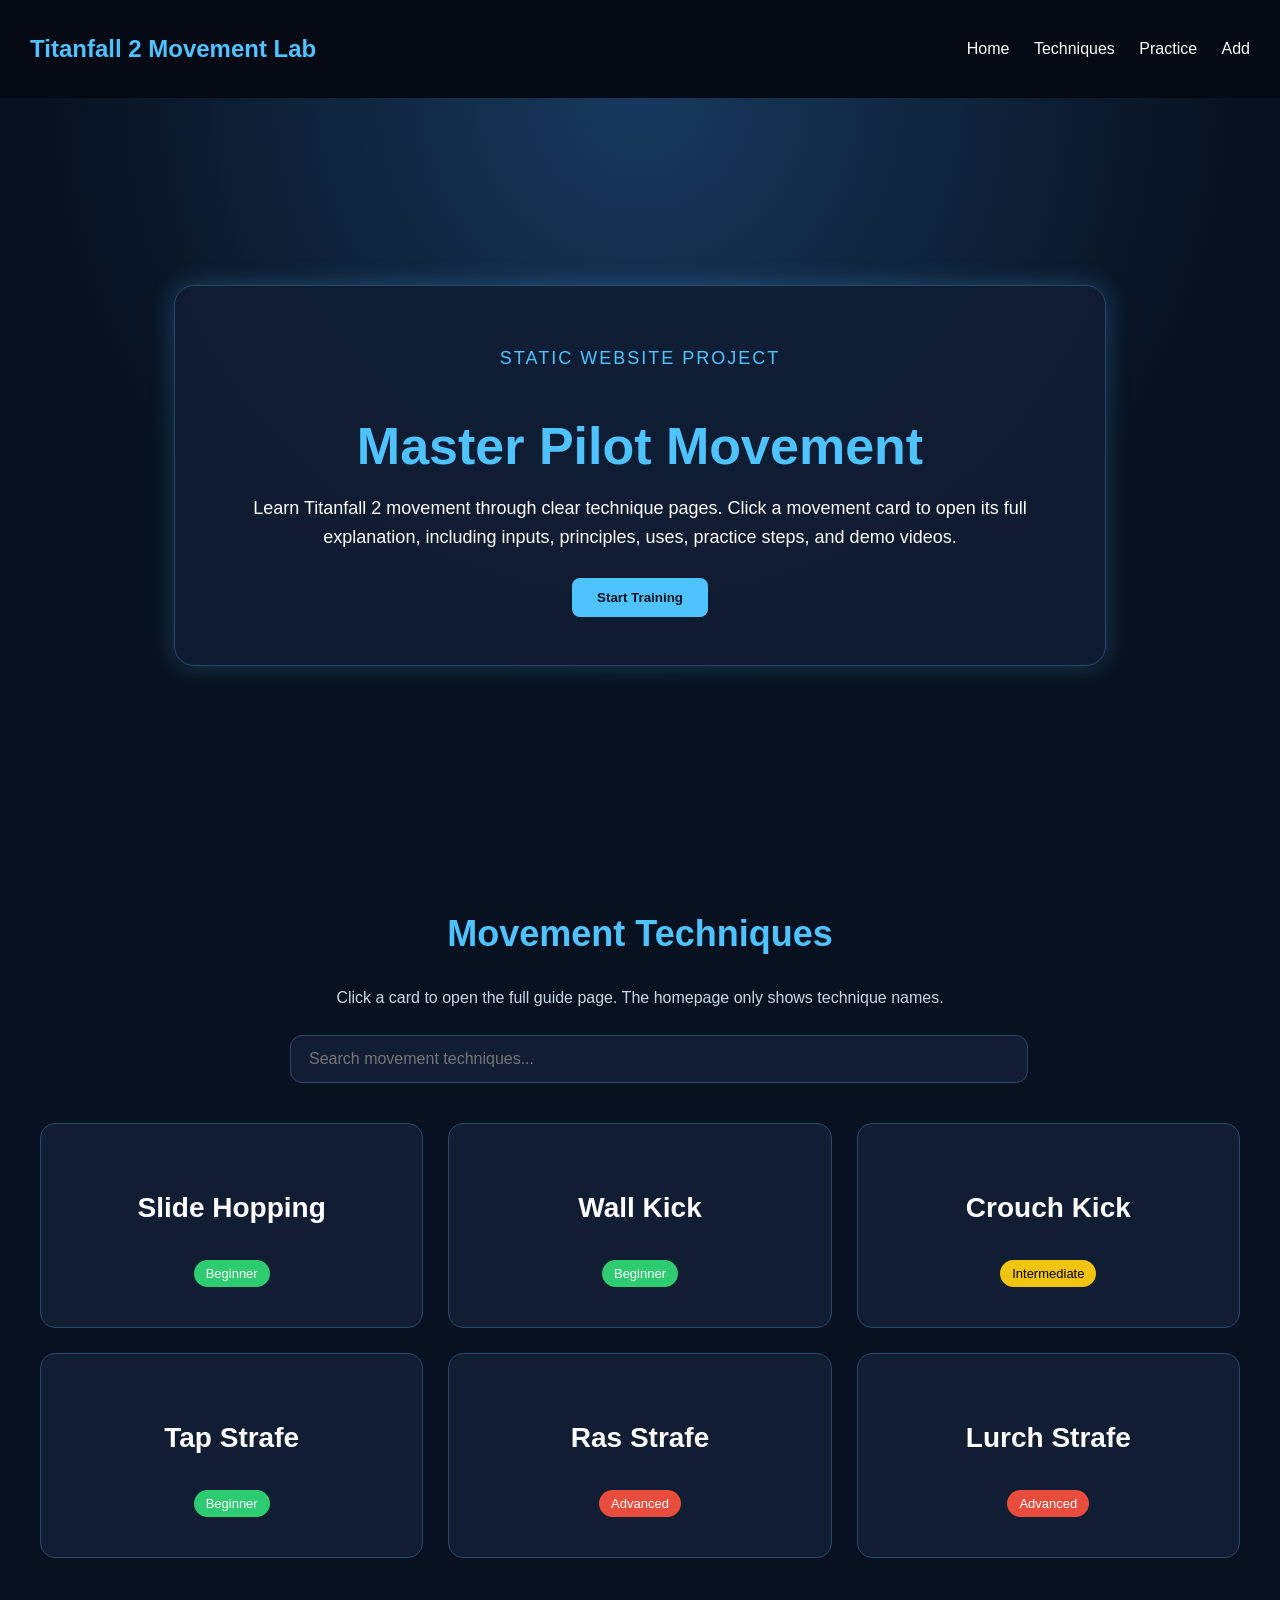
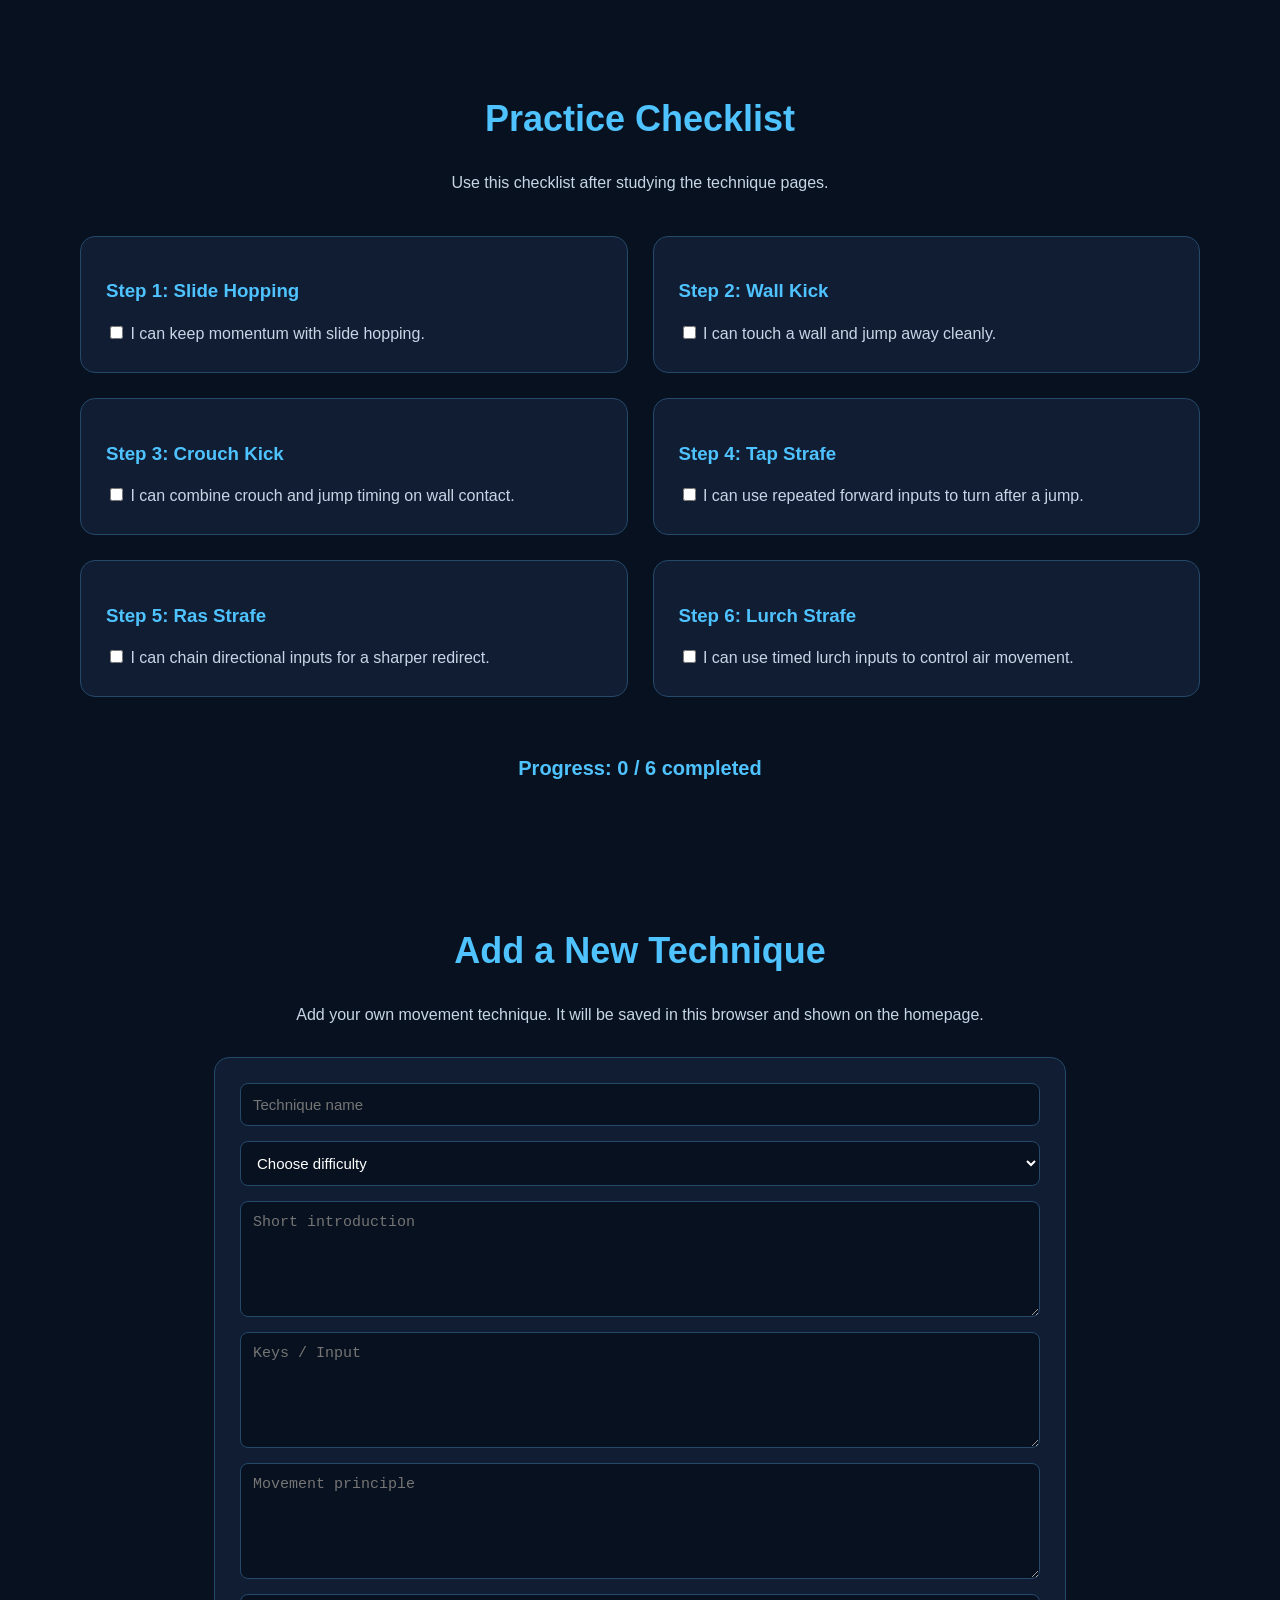
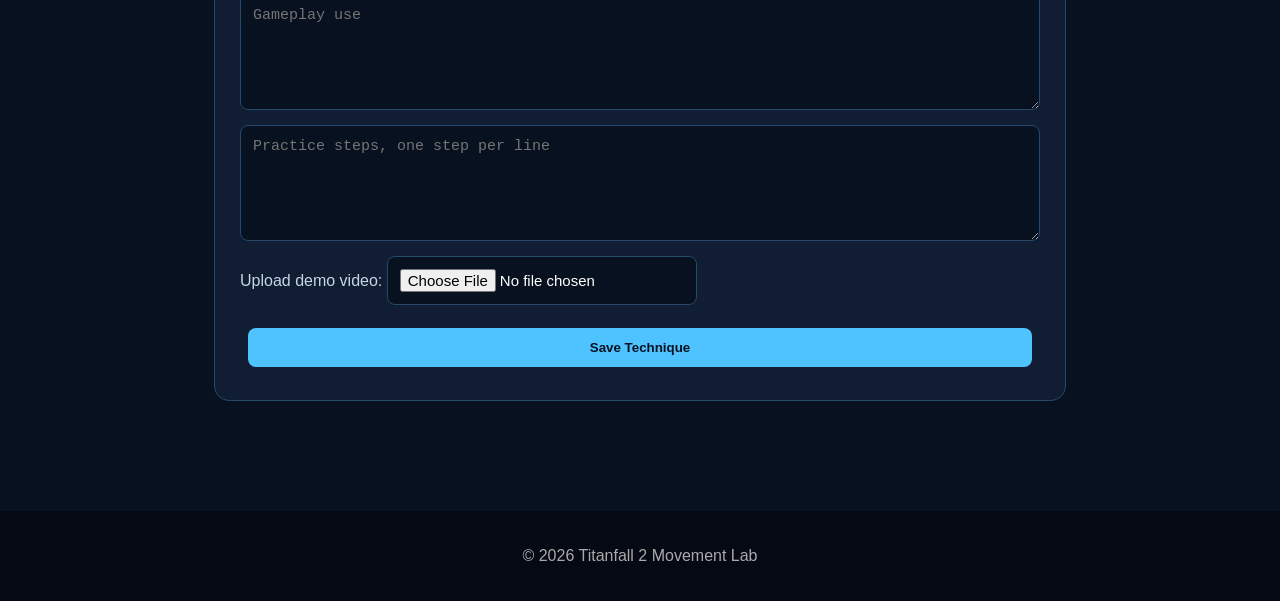
==== index.html @ bb38f010 "Add files via upload" ====
<!DOCTYPE html>
<html lang="en">
<head>
    <meta charset="UTF-8">
    <meta name="viewport" content="width=device-width, initial-scale=1.0">
    <title>Titanfall 2 Movement Lab</title>
    <link rel="stylesheet" href="styles.css">
</head>

<body>
    <header>
        <nav>
            <h1>Titanfall 2 Movement Lab</h1>
            <div class="nav-links">
                <a href="#home">Home</a>
                <a href="#techniques">Techniques</a>
                <a href="#practice">Practice</a>
                <a href="#editor">Add</a>
            </div>
        </nav>
    </header>

    <main>
        <section id="home" class="hero">
            <div class="hero-text">
                <p class="tag">Static Website Project</p>
                <h2>Master Pilot Movement</h2>
                <p>
                    Learn Titanfall 2 movement through clear technique pages.
                    Click a movement card to open its full explanation, including
                    inputs, principles, uses, practice steps, and demo videos.
                </p>
                <button onclick="scrollToTechniques()">Start Training</button>
            </div>
        </section>

        <section id="techniques">
            <h2 class="section-title">Movement Techniques</h2>
            <p class="section-intro">
                Click a card to open the full guide page. The homepage only shows technique names.
            </p>

            <div class="search-box">
                <input type="text" id="searchInput" placeholder="Search movement techniques...">
            </div>

            <div class="card-container" id="techniqueCards">
                <a class="card beginner" href="detail.html?technique=slidehopping" data-name="Slide Hopping">
                    <h3>Slide Hopping</h3>
                    <span>Beginner</span>
                </a>

                <a class="card beginner" href="detail.html?technique=wallkick" data-name="Wall Kick">
                    <h3>Wall Kick</h3>
                    <span>Beginner</span>
                </a>

                <a class="card intermediate" href="detail.html?technique=crouchkick" data-name="Crouch Kick">
                    <h3>Crouch Kick</h3>
                    <span>Intermediate</span>
                </a>

                <a class="card beginner" href="detail.html?technique=tapstrafe" data-name="Tap Strafe">
                    <h3>Tap Strafe</h3>
                    <span>Beginner</span>
                </a>

                <a class="card advanced" href="detail.html?technique=rasstrafe" data-name="Ras Strafe">
                    <h3>Ras Strafe</h3>
                    <span>Advanced</span>
                </a>

                <a class="card advanced" href="detail.html?technique=lurchstrafe" data-name="Lurch Strafe">
                    <h3>Lurch Strafe</h3>
                    <span>Advanced</span>
                </a>
            </div>
        </section>

        <section id="practice" class="practice">
            <h2 class="section-title">Practice Checklist</h2>
            <p class="section-intro">
                Use this checklist after studying the technique pages.
            </p>

            <div class="practice-grid">
                <div class="practice-card">
                    <h3>Step 1: Slide Hopping</h3>
                    <label><input type="checkbox"> I can keep momentum with slide hopping.</label>
                </div>

                <div class="practice-card">
                    <h3>Step 2: Wall Kick</h3>
                    <label><input type="checkbox"> I can touch a wall and jump away cleanly.</label>
                </div>

                <div class="practice-card">
                    <h3>Step 3: Crouch Kick</h3>
                    <label><input type="checkbox"> I can combine crouch and jump timing on wall contact.</label>
                </div>

                <div class="practice-card">
                    <h3>Step 4: Tap Strafe</h3>
                    <label><input type="checkbox"> I can use repeated forward inputs to turn after a jump.</label>
                </div>

                <div class="practice-card">
                    <h3>Step 5: Ras Strafe</h3>
                    <label><input type="checkbox"> I can chain directional inputs for a sharper redirect.</label>
                </div>

                <div class="practice-card">
                    <h3>Step 6: Lurch Strafe</h3>
                    <label><input type="checkbox"> I can use timed lurch inputs to control air movement.</label>
                </div>
            </div>

            <p id="progressText">Progress: 0 / 6 completed</p>
        </section>

        <section id="editor" class="editor-section">
            <h2 class="section-title">Add a New Technique</h2>
            <p class="section-intro">
                Add your own movement technique. It will be saved in this browser and shown on the homepage.
            </p>

            <form id="techniqueForm" class="editor-form">
                <input type="text" id="newTitle" placeholder="Technique name" required>

                <select id="newDifficulty" required>
                    <option value="">Choose difficulty</option>
                    <option value="Beginner">Beginner</option>
                    <option value="Intermediate">Intermediate</option>
                    <option value="Advanced">Advanced</option>
                </select>

                <textarea id="newIntro" placeholder="Short introduction" required></textarea>
                <textarea id="newKeys" placeholder="Keys / Input" required></textarea>
                <textarea id="newPrinciple" placeholder="Movement principle" required></textarea>
                <textarea id="newUse" placeholder="Gameplay use" required></textarea>
                <textarea id="newPractice" placeholder="Practice steps, one step per line" required></textarea>

                <label class="file-label">
                    Upload demo video:
                    <input type="file" id="newVideo" accept="video/mp4,video/webm,video/quicktime">
                </label>

                <button type="submit">Save Technique</button>
            </form>

            <p id="saveMessage"></p>
        </section>

    </main>

    <footer>
        <p>© 2026 Titanfall 2 Movement Lab</p>
    </footer>

    <script src="script.js"></script>
</body>
</html>
---- styles.css ----
body {
    margin: 0;
    font-family: Arial, sans-serif;
    background-color: #08111f;
    color: white;
}

nav {
    display: flex;
    justify-content: space-between;
    align-items: center;
    padding: 15px 30px;
    background-color: #050914;
    position: sticky;
    top: 0;
    z-index: 10;
}

nav h1 {
    color: #4fc3ff;
}

.nav-links a {
    color: white;
    text-decoration: none;
    margin-left: 20px;
}

.nav-links a:hover {
    color: #4fc3ff;
}

.hero {
    min-height: 75vh;
    display: flex;
    align-items: center;
    justify-content: center;
    padding: 40px;
    text-align: center;
    background: radial-gradient(circle at top, #17395f, #08111f 60%);
}

.hero-text {
    max-width: 850px;
    background-color: rgba(16, 29, 51, 0.85);
    padding: 40px;
    border-radius: 20px;
    border: 1px solid #25496b;
    box-shadow: 0 0 25px rgba(79, 195, 255, 0.25);
    animation: glowPulse 3s infinite alternate;
}

@keyframes glowPulse {
    from {
        box-shadow: 0 0 15px rgba(79, 195, 255, 0.2);
    }

    to {
        box-shadow: 0 0 35px rgba(79, 195, 255, 0.55);
    }
}

.tag {
    color: #4fc3ff;
    letter-spacing: 2px;
    text-transform: uppercase;
    font-size: 14px;
}

.hero h2,
.detail-hero h2 {
    font-size: 52px;
    color: #4fc3ff;
    margin-bottom: 15px;
}

.hero p,
.detail-hero p {
    font-size: 18px;
    line-height: 1.6;
}

button {
    padding: 12px 25px;
    background-color: #4fc3ff;
    color: #08111f;
    border: none;
    border-radius: 8px;
    font-weight: bold;
    cursor: pointer;
    transition: 0.3s;
    margin: 8px;
}

button:hover {
    background-color: white;
    transform: scale(1.05);
}

.section-title {
    text-align: center;
    font-size: 36px;
    color: #4fc3ff;
    margin-top: 60px;
}

.section-intro {
    max-width: 700px;
    margin: 0 auto;
    text-align: center;
    color: #c7d6e6;
    line-height: 1.6;
}

.card-container {
    display: grid;
    grid-template-columns: repeat(3, 1fr);
    gap: 25px;
    padding: 40px;
}

.card {
    background-color: #101d33;
    padding: 40px 25px;
    border-radius: 15px;
    border: 1px solid #25496b;
    transition: 0.3s;
    text-decoration: none;
    color: white;
    text-align: center;
    display: block;
    animation: fadeUp 0.6s ease forwards;
}

.card:hover {
    transform: translateY(-10px);
    box-shadow: 0 0 20px #4fc3ff;
}

.card:nth-child(1) { animation-delay: 0.1s; }
.card:nth-child(2) { animation-delay: 0.2s; }
.card:nth-child(3) { animation-delay: 0.3s; }
.card:nth-child(4) { animation-delay: 0.4s; }
.card:nth-child(5) { animation-delay: 0.5s; }
.card:nth-child(6) { animation-delay: 0.6s; }

@keyframes fadeUp {
    from {
        opacity: 0;
        transform: translateY(25px);
    }

    to {
        opacity: 1;
        transform: translateY(0);
    }
}

.card h3 {
    color: white;
    font-size: 28px;
}

.card span {
    display: inline-block;
    margin-top: 8px;
    padding: 6px 12px;
    border-radius: 20px;
    font-size: 13px;
}

.beginner span { background-color: #2ecc71; }
.intermediate span { background-color: #f1c40f; color: black; }
.advanced span { background-color: #e74c3c; }

.practice {
    padding: 40px;
    text-align: center;
}

.practice-grid {
    display: grid;
    grid-template-columns: repeat(2, 1fr);
    gap: 25px;
    padding: 40px;
}

.practice-card,
.detail-box {
    background-color: #101d33;
    padding: 25px;
    border-radius: 15px;
    border: 1px solid #25496b;
    text-align: left;
}

.practice-card h3,
.detail-box h3 {
    color: #4fc3ff;
}

.practice-card label,
.detail-box p,
.detail-box li {
    color: #c7d6e6;
    line-height: 1.6;
}

#progressText,
#randomTip {
    color: #4fc3ff;
    font-size: 20px;
    font-weight: bold;
}

.detail-hero {
    text-align: center;
    padding: 80px 40px 30px;
    background: radial-gradient(circle at top, #17395f, #08111f 60%);
}

.detail-grid {
    display: grid;
    grid-template-columns: repeat(2, 1fr);
    gap: 25px;
    padding: 40px;
}

.video-section {
    padding: 10px 40px 30px;
}

.video-box {
    max-width: 900px;
    margin: 30px auto;
    padding: 15px;
    background-color: #101d33;
    border-radius: 20px;
    border: 1px solid #25496b;
    box-shadow: 0 0 25px rgba(79, 195, 255, 0.25);
}

.movement-video {
    width: 100%;
    min-height: 360px;
    border-radius: 15px;
    border: 2px solid #4fc3ff;
    background-color: black;
}

.video-note {
    text-align: center;
    color: #c7d6e6;
}

.detail-actions {
    text-align: center;
    padding: 20px 40px 70px;
}

footer {
    text-align: center;
    padding: 20px;
    background-color: #050914;
    color: #aaa;
}

@media (max-width: 900px) {
    nav {
        flex-direction: column;
    }

    .nav-links a {
        display: inline-block;
        margin: 10px;
    }

    .hero h2,
    .detail-hero h2 {
        font-size: 38px;
    }

    .card-container,
    .practice-grid,
    .detail-grid {
        grid-template-columns: 1fr;
        padding: 25px;
    }

    .movement-video {
        min-height: 220px;
    }
}


.search-box {
    max-width: 700px;
    margin: 25px auto 0;
    padding: 0 40px;
}

.search-box input {
    width: 100%;
    padding: 14px 18px;
    border-radius: 12px;
    border: 1px solid #25496b;
    background-color: #101d33;
    color: white;
    font-size: 16px;
    outline: none;
}

.search-box input:focus {
    border-color: #4fc3ff;
    box-shadow: 0 0 15px rgba(79, 195, 255, 0.35);
}

.editor-section {
    padding: 30px 40px 80px;
}

.editor-form {
    max-width: 800px;
    margin: 30px auto;
    background-color: #101d33;
    padding: 25px;
    border-radius: 15px;
    border: 1px solid #25496b;
    display: grid;
    gap: 15px;
}

.editor-form input,
.editor-form select,
.editor-form textarea {
    padding: 12px;
    border-radius: 8px;
    border: 1px solid #25496b;
    background-color: #08111f;
    color: white;
    font-size: 15px;
}

.editor-form textarea {
    min-height: 90px;
    resize: vertical;
}

.file-label {
    color: #c7d6e6;
    line-height: 1.5;
}

#saveMessage {
    text-align: center;
    color: #4fc3ff;
    font-weight: bold;
}

.custom-tag {
    background-color: #9c27b0;
    color: white;
    margin-left: 8px;
}
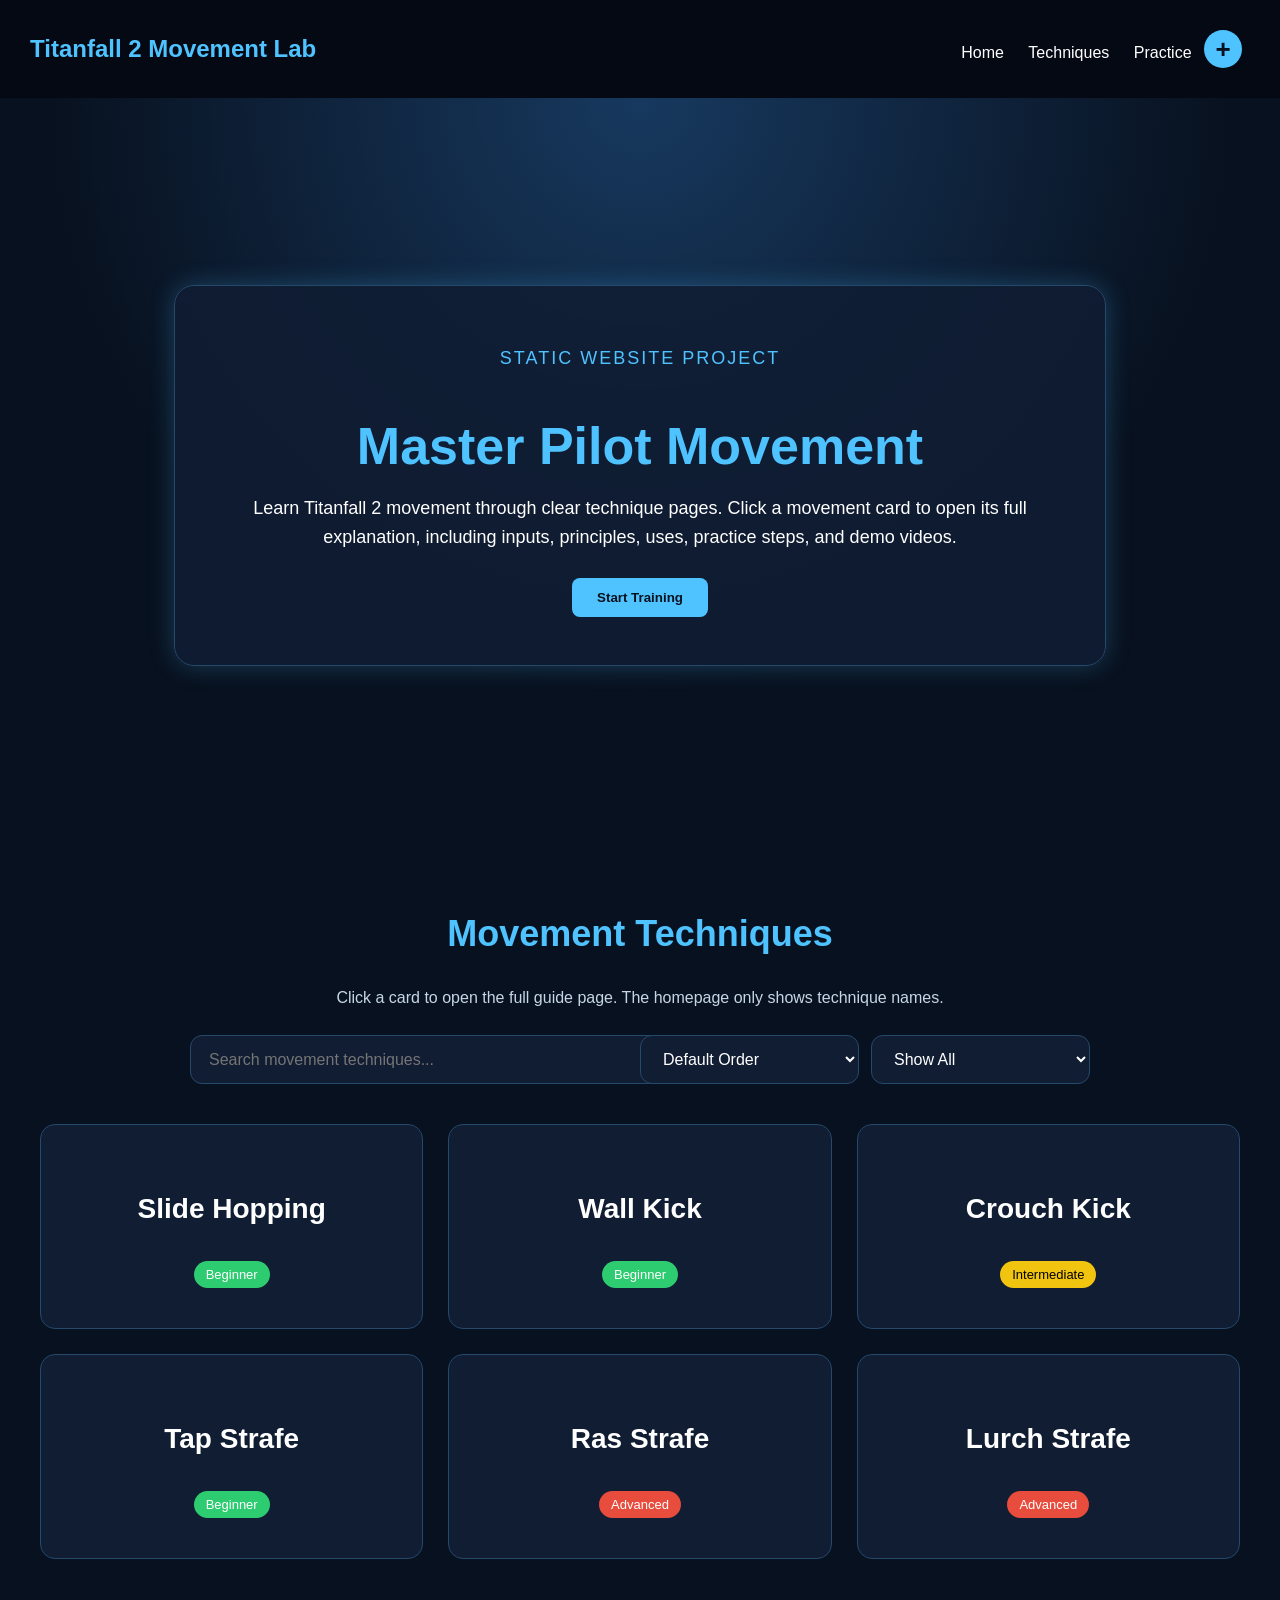
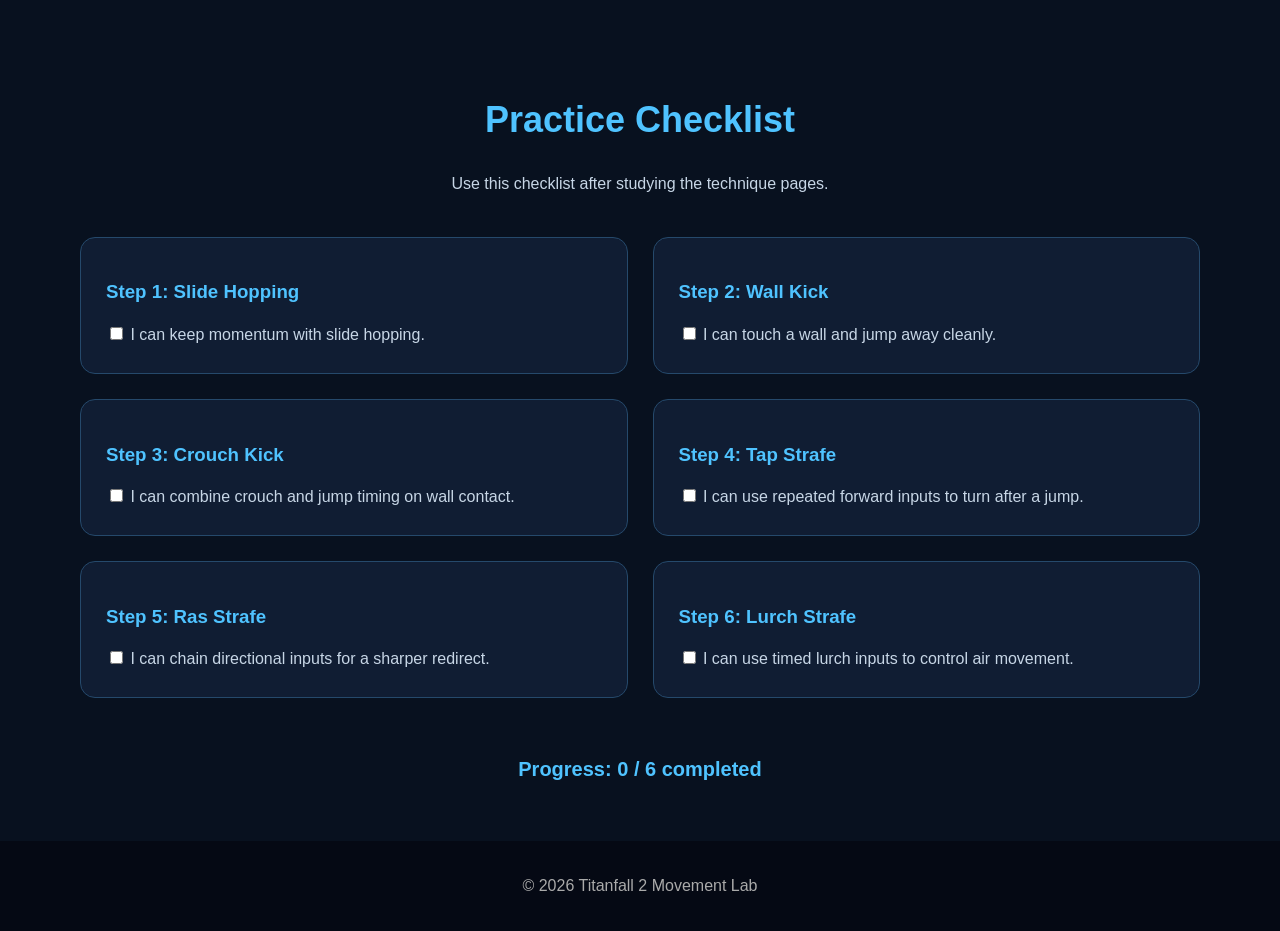
==== commit 2105ff66: "Add files via upload" ====
--- a/index.html
+++ b/index.html
@@ -15,7 +15,7 @@
                 <a href="#home">Home</a>
                 <a href="#techniques">Techniques</a>
                 <a href="#practice">Practice</a>
-                <a href="#editor">Add</a>
+                <button class="add-button" onclick="openEditorModal()">+</button>
             </div>
         </nav>
     </header>
@@ -40,37 +40,50 @@
                 Click a card to open the full guide page. The homepage only shows technique names.
             </p>
 
-            <div class="search-box">
+            <div class="search-panel">
                 <input type="text" id="searchInput" placeholder="Search movement techniques...">
+
+                <select id="sortSelect">
+                    <option value="default">Default Order</option>
+                    <option value="difficulty-low">Difficulty: Low to High</option>
+                    <option value="difficulty-high">Difficulty: High to Low</option>
+                    <option value="alpha">Alphabetical A-Z</option>
+                </select>
+
+                <select id="filterSelect">
+                    <option value="all">Show All</option>
+                    <option value="default">Default Only</option>
+                    <option value="custom">Custom Only</option>
+                </select>
             </div>
 
             <div class="card-container" id="techniqueCards">
-                <a class="card beginner" href="detail.html?technique=slidehopping" data-name="Slide Hopping">
+                <a class="card beginner" href="detail.html?technique=slidehopping" data-name="Slide Hopping" data-difficulty="beginner" data-source="default">
                     <h3>Slide Hopping</h3>
                     <span>Beginner</span>
                 </a>
 
-                <a class="card beginner" href="detail.html?technique=wallkick" data-name="Wall Kick">
+                <a class="card beginner" href="detail.html?technique=wallkick" data-name="Wall Kick" data-difficulty="beginner" data-source="default">
                     <h3>Wall Kick</h3>
                     <span>Beginner</span>
                 </a>
 
-                <a class="card intermediate" href="detail.html?technique=crouchkick" data-name="Crouch Kick">
+                <a class="card intermediate" href="detail.html?technique=crouchkick" data-name="Crouch Kick" data-difficulty="intermediate" data-source="default">
                     <h3>Crouch Kick</h3>
                     <span>Intermediate</span>
                 </a>
 
-                <a class="card beginner" href="detail.html?technique=tapstrafe" data-name="Tap Strafe">
+                <a class="card beginner" href="detail.html?technique=tapstrafe" data-name="Tap Strafe" data-difficulty="beginner" data-source="default">
                     <h3>Tap Strafe</h3>
                     <span>Beginner</span>
                 </a>
 
-                <a class="card advanced" href="detail.html?technique=rasstrafe" data-name="Ras Strafe">
+                <a class="card advanced" href="detail.html?technique=rasstrafe" data-name="Ras Strafe" data-difficulty="advanced" data-source="default">
                     <h3>Ras Strafe</h3>
                     <span>Advanced</span>
                 </a>
 
-                <a class="card advanced" href="detail.html?technique=lurchstrafe" data-name="Lurch Strafe">
+                <a class="card advanced" href="detail.html?technique=lurchstrafe" data-name="Lurch Strafe" data-difficulty="advanced" data-source="default">
                     <h3>Lurch Strafe</h3>
                     <span>Advanced</span>
                 </a>
@@ -118,40 +131,50 @@
             <p id="progressText">Progress: 0 / 6 completed</p>
         </section>
 
-        <section id="editor" class="editor-section">
-            <h2 class="section-title">Add a New Technique</h2>
-            <p class="section-intro">
-                Add your own movement technique. It will be saved in this browser and shown on the homepage.
-            </p>
-
-            <form id="techniqueForm" class="editor-form">
-                <input type="text" id="newTitle" placeholder="Technique name" required>
-
-                <select id="newDifficulty" required>
-                    <option value="">Choose difficulty</option>
-                    <option value="Beginner">Beginner</option>
-                    <option value="Intermediate">Intermediate</option>
-                    <option value="Advanced">Advanced</option>
-                </select>
-
-                <textarea id="newIntro" placeholder="Short introduction" required></textarea>
-                <textarea id="newKeys" placeholder="Keys / Input" required></textarea>
-                <textarea id="newPrinciple" placeholder="Movement principle" required></textarea>
-                <textarea id="newUse" placeholder="Gameplay use" required></textarea>
-                <textarea id="newPractice" placeholder="Practice steps, one step per line" required></textarea>
-
-                <label class="file-label">
-                    Upload demo video:
-                    <input type="file" id="newVideo" accept="video/mp4,video/webm,video/quicktime">
-                </label>
-
-                <button type="submit">Save Technique</button>
-            </form>
-
-            <p id="saveMessage"></p>
-        </section>
+        
 
     </main>
+
+
+    <div id="editorModal" class="editor-modal">
+        <div class="editor-modal-content">
+            <span class="editor-close" onclick="closeEditorModal()">&times;</span>
+
+            <section id="editor" class="editor-section">
+                <h2 class="section-title">Add a New Technique</h2>
+                <p class="section-intro">
+                    Add your own movement technique. It will be saved in this browser and shown on the homepage.
+                </p>
+
+                <form id="techniqueForm" class="editor-form">
+                    <input type="text" id="newTitle" placeholder="Technique name" required>
+
+                    <select id="newDifficulty" required>
+                        <option value="">Choose difficulty</option>
+                        <option value="Beginner">Beginner</option>
+                        <option value="Intermediate">Intermediate</option>
+                        <option value="Advanced">Advanced</option>
+                    </select>
+
+                    <textarea id="newIntro" placeholder="Short introduction" required></textarea>
+                    <textarea id="newKeys" placeholder="Keys / Input" required></textarea>
+                    <textarea id="newPrinciple" placeholder="Movement principle" required></textarea>
+                    <textarea id="newUse" placeholder="Gameplay use" required></textarea>
+                    <textarea id="newPractice" placeholder="Practice steps, one step per line" required></textarea>
+
+                    <label class="file-label">
+                        Upload demo video:
+                        <input type="file" id="newVideo" accept="video/mp4,video/webm,video/quicktime">
+                    </label>
+
+                    <button type="submit">Save Technique</button>
+                </form>
+
+                <p id="saveMessage"></p>
+            </section>
+        </div>
+    </div>
+
 
     <footer>
         <p>© 2026 Titanfall 2 Movement Lab</p>
--- a/styles.css
+++ b/styles.css
@@ -362,3 +362,99 @@
     color: white;
     margin-left: 8px;
 }
+
+
+.add-button {
+    width: 38px;
+    height: 38px;
+    border-radius: 50%;
+    padding: 0;
+    font-size: 26px;
+    line-height: 38px;
+    text-align: center;
+}
+
+.editor-modal {
+    display: none;
+    position: fixed;
+    z-index: 1000;
+    inset: 0;
+    background-color: rgba(0, 0, 0, 0.78);
+    overflow-y: auto;
+}
+
+.editor-modal-content {
+    width: 90%;
+    max-width: 900px;
+    margin: 50px auto;
+    background-color: #08111f;
+    border: 1px solid #4fc3ff;
+    border-radius: 18px;
+    box-shadow: 0 0 30px rgba(79, 195, 255, 0.45);
+    position: relative;
+}
+
+.editor-close {
+    position: absolute;
+    right: 22px;
+    top: 12px;
+    font-size: 36px;
+    color: #4fc3ff;
+    cursor: pointer;
+    z-index: 2;
+}
+
+.editor-close:hover {
+    color: white;
+}
+
+.custom-card-wrapper {
+    position: relative;
+}
+
+.delete-custom {
+    margin-top: 12px;
+    background-color: #e74c3c;
+    color: white;
+    width: 100%;
+}
+
+.delete-custom:hover {
+    background-color: white;
+    color: #e74c3c;
+}
+
+
+.search-panel {
+    max-width: 900px;
+    margin: 25px auto 0;
+    padding: 0 40px;
+    display: grid;
+    grid-template-columns: 2fr 1fr 1fr;
+    gap: 12px;
+}
+
+.search-panel input,
+.search-panel select {
+    width: 100%;
+    padding: 14px 18px;
+    border-radius: 12px;
+    border: 1px solid #25496b;
+    background-color: #101d33;
+    color: white;
+    font-size: 16px;
+    outline: none;
+}
+
+.search-panel input:focus,
+.search-panel select:focus {
+    border-color: #4fc3ff;
+    box-shadow: 0 0 15px rgba(79, 195, 255, 0.35);
+}
+
+@media (max-width: 900px) {
+    .search-panel {
+        grid-template-columns: 1fr;
+        padding: 0 25px;
+    }
+}
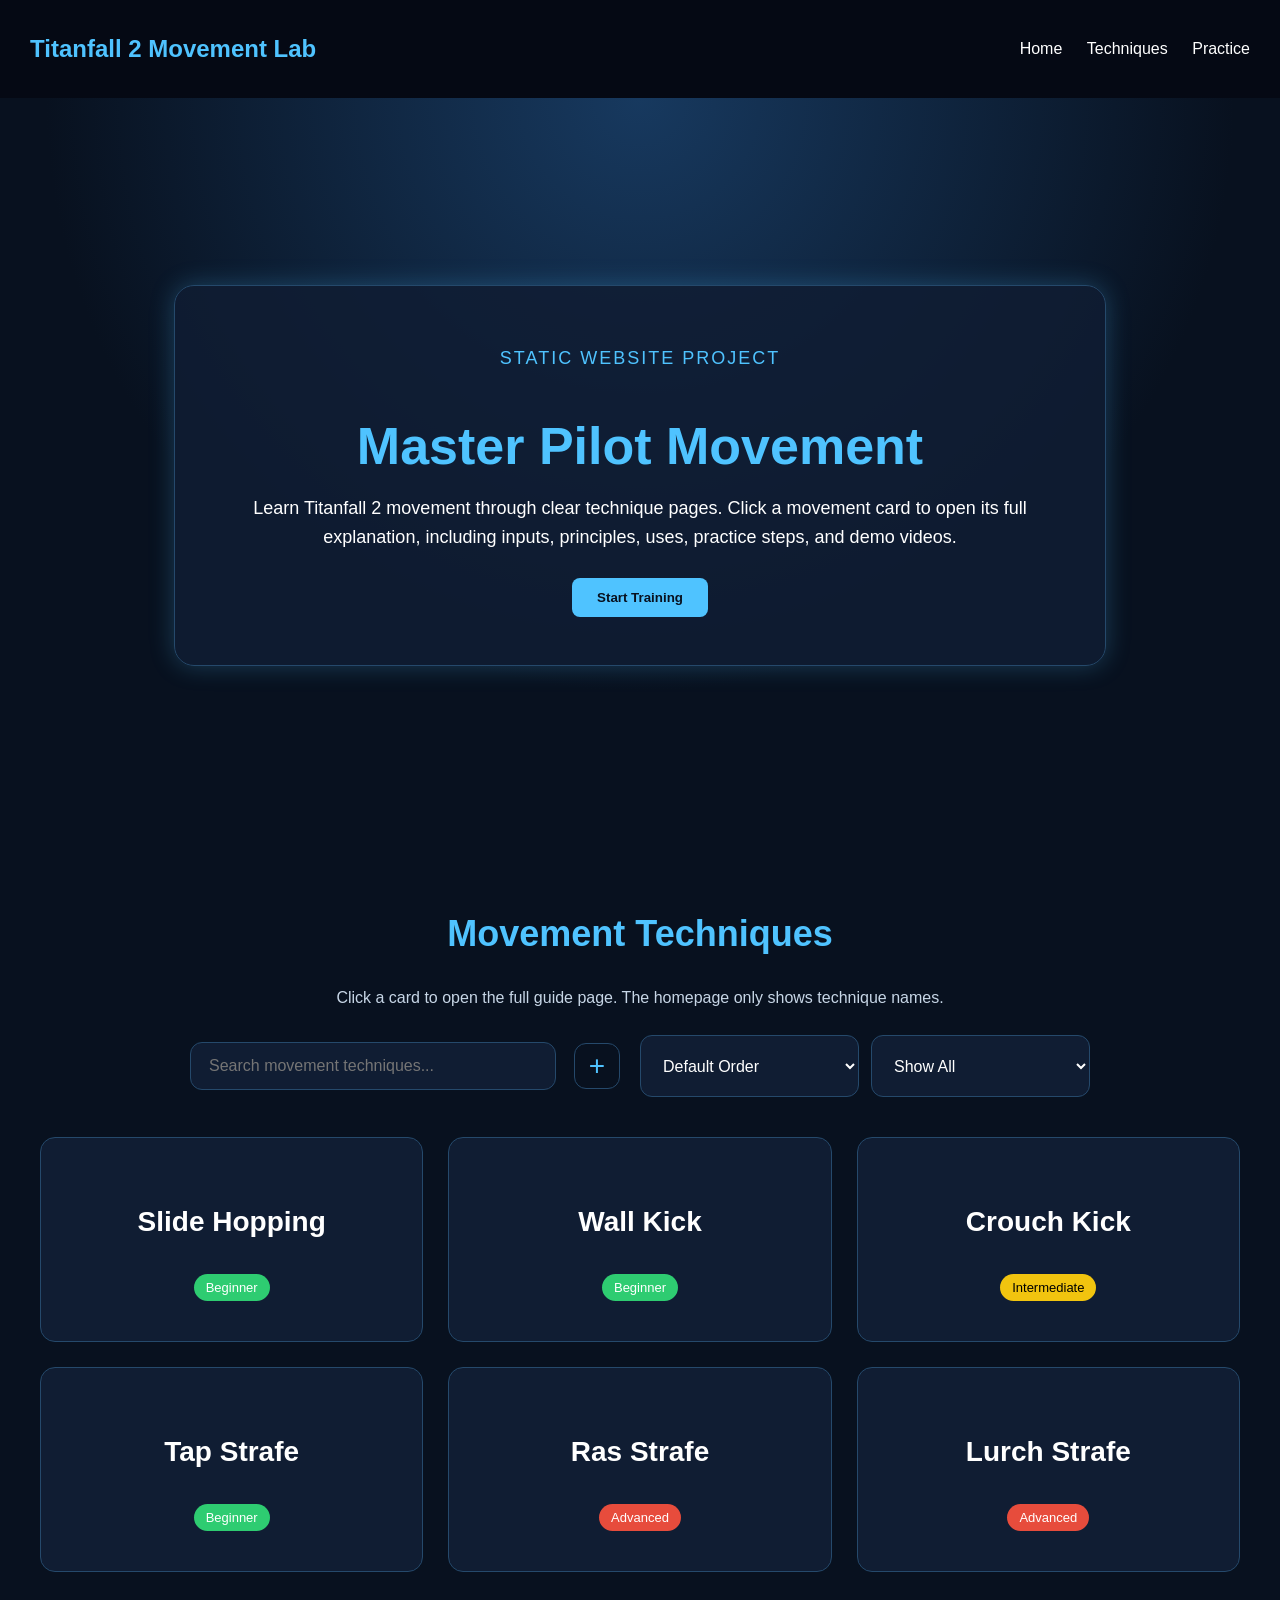
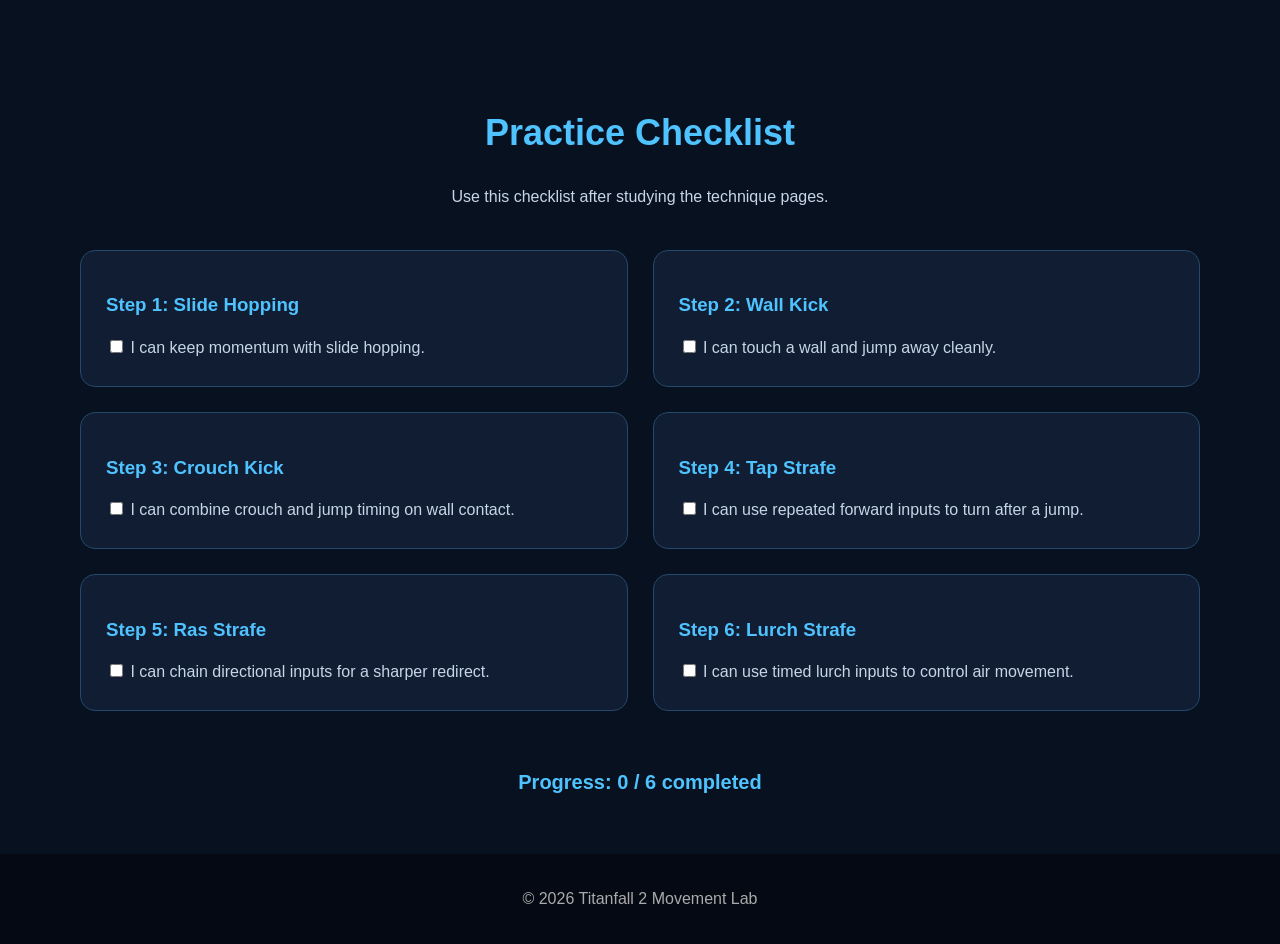
==== commit 671f66a6: "Add files via upload" ====
--- a/index.html
+++ b/index.html
@@ -15,7 +15,6 @@
                 <a href="#home">Home</a>
                 <a href="#techniques">Techniques</a>
                 <a href="#practice">Practice</a>
-                <button class="add-button" onclick="openEditorModal()">+</button>
             </div>
         </nav>
     </header>
@@ -41,7 +40,10 @@
             </p>
 
             <div class="search-panel">
-                <input type="text" id="searchInput" placeholder="Search movement techniques...">
+                <div class="search-input-row">
+                    <input type="text" id="searchInput" placeholder="Search movement techniques...">
+                    <button class="minimal-add-button" onclick="openEditorModal()" title="Add new technique">+</button>
+                </div>
 
                 <select id="sortSelect">
                     <option value="default">Default Order</option>
--- a/styles.css
+++ b/styles.css
@@ -458,3 +458,36 @@
         padding: 0 25px;
     }
 }
+
+
+.search-input-row {
+    display: flex;
+    gap: 10px;
+    align-items: center;
+}
+
+.search-input-row input {
+    flex: 1;
+}
+
+.minimal-add-button {
+    width: 46px;
+    height: 46px;
+    min-width: 46px;
+    padding: 0;
+    border-radius: 12px;
+    background-color: transparent;
+    color: #4fc3ff;
+    border: 1px solid #25496b;
+    font-size: 28px;
+    font-weight: normal;
+    line-height: 1;
+    box-shadow: none;
+}
+
+.minimal-add-button:hover {
+    background-color: rgba(79, 195, 255, 0.12);
+    color: white;
+    transform: none;
+    border-color: #4fc3ff;
+}
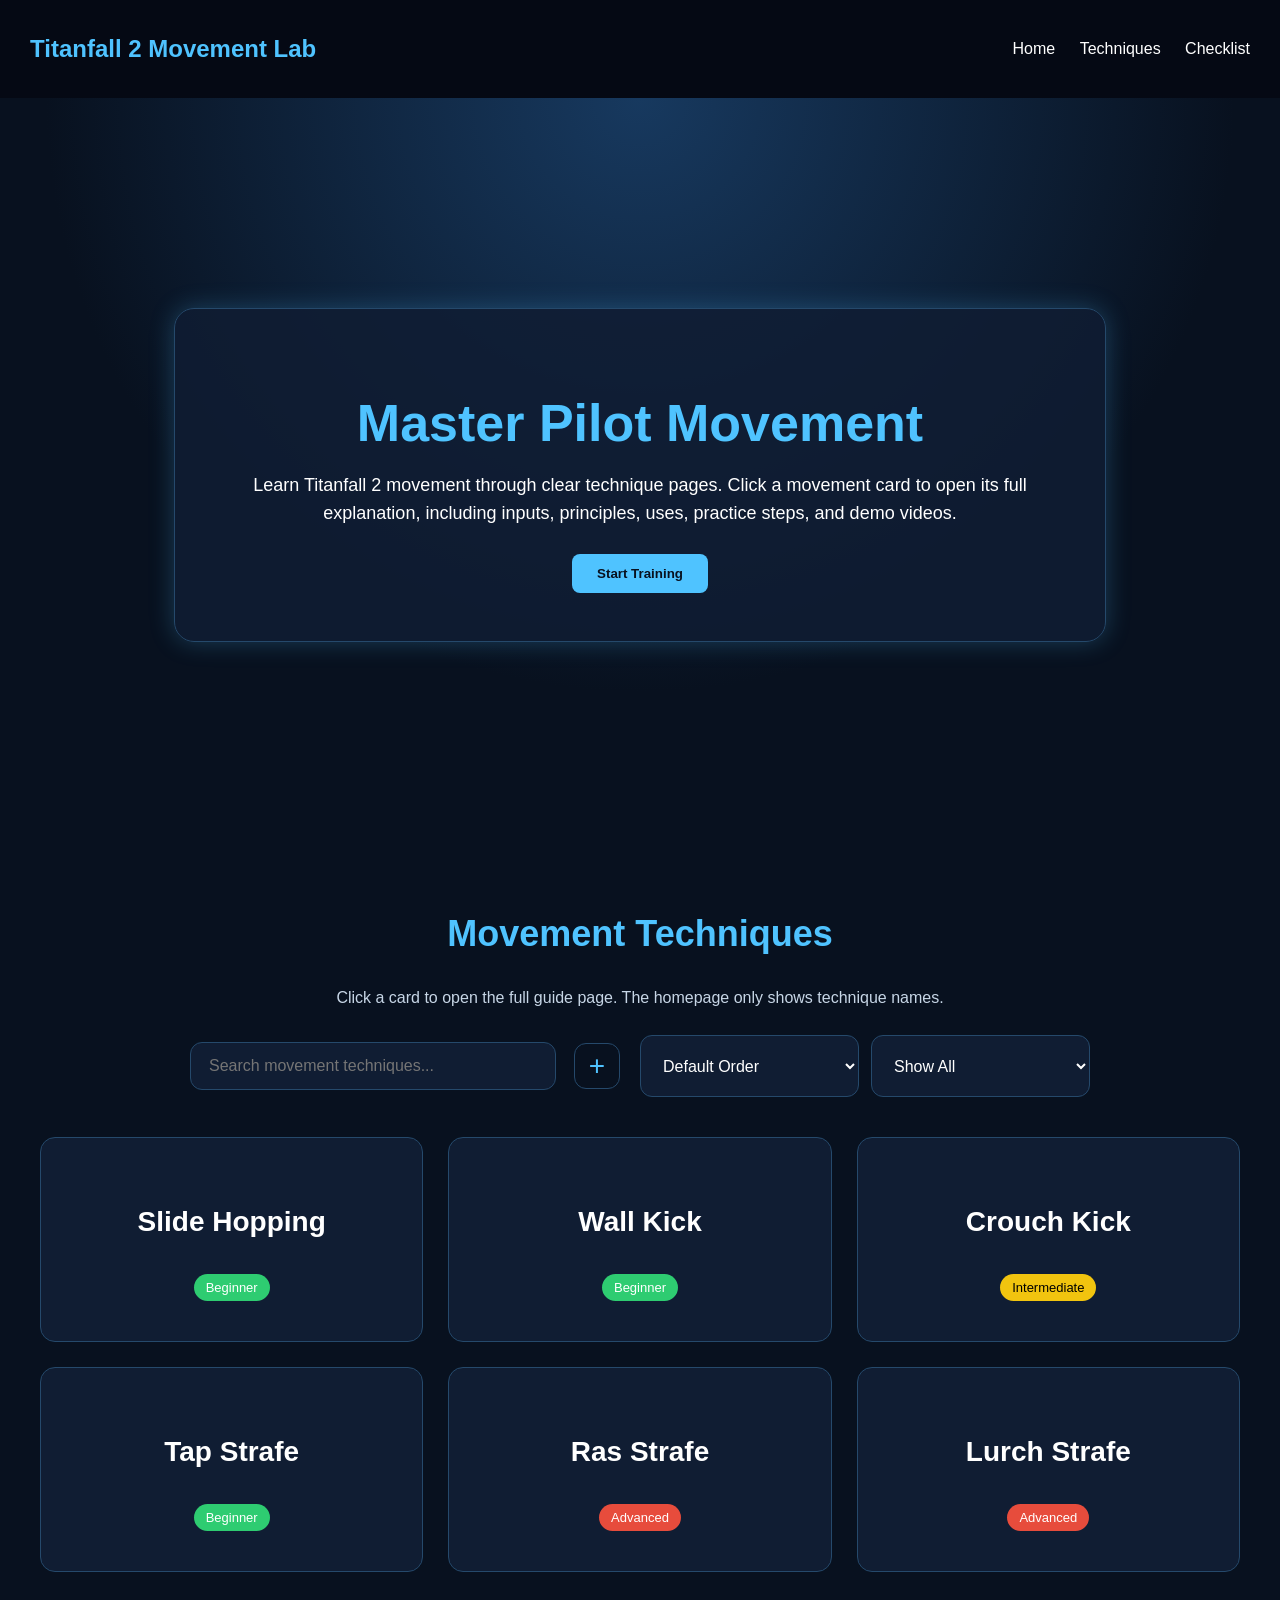
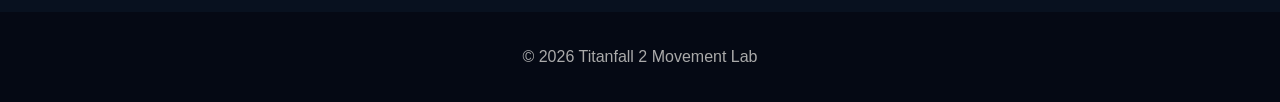
==== commit 2131a063: "Add files via upload" ====
--- a/index.html
+++ b/index.html
@@ -14,7 +14,7 @@
             <div class="nav-links">
                 <a href="#home">Home</a>
                 <a href="#techniques">Techniques</a>
-                <a href="#practice">Practice</a>
+                <a href="checklist.html">Checklist</a>
             </div>
         </nav>
     </header>
@@ -22,7 +22,6 @@
     <main>
         <section id="home" class="hero">
             <div class="hero-text">
-                <p class="tag">Static Website Project</p>
                 <h2>Master Pilot Movement</h2>
                 <p>
                     Learn Titanfall 2 movement through clear technique pages.
@@ -92,46 +91,8 @@
             </div>
         </section>
 
-        <section id="practice" class="practice">
-            <h2 class="section-title">Practice Checklist</h2>
-            <p class="section-intro">
-                Use this checklist after studying the technique pages.
-            </p>
+        
 
-            <div class="practice-grid">
-                <div class="practice-card">
-                    <h3>Step 1: Slide Hopping</h3>
-                    <label><input type="checkbox"> I can keep momentum with slide hopping.</label>
-                </div>
-
-                <div class="practice-card">
-                    <h3>Step 2: Wall Kick</h3>
-                    <label><input type="checkbox"> I can touch a wall and jump away cleanly.</label>
-                </div>
-
-                <div class="practice-card">
-                    <h3>Step 3: Crouch Kick</h3>
-                    <label><input type="checkbox"> I can combine crouch and jump timing on wall contact.</label>
-                </div>
-
-                <div class="practice-card">
-                    <h3>Step 4: Tap Strafe</h3>
-                    <label><input type="checkbox"> I can use repeated forward inputs to turn after a jump.</label>
-                </div>
-
-                <div class="practice-card">
-                    <h3>Step 5: Ras Strafe</h3>
-                    <label><input type="checkbox"> I can chain directional inputs for a sharper redirect.</label>
-                </div>
-
-                <div class="practice-card">
-                    <h3>Step 6: Lurch Strafe</h3>
-                    <label><input type="checkbox"> I can use timed lurch inputs to control air movement.</label>
-                </div>
-            </div>
-
-            <p id="progressText">Progress: 0 / 6 completed</p>
-        </section>
 
         
 
@@ -151,25 +112,30 @@
                 <form id="techniqueForm" class="editor-form">
                     <input type="text" id="newTitle" placeholder="Technique name" required>
 
-                    <select id="newDifficulty" required>
+                    <select id="newDifficulty">
                         <option value="">Choose difficulty</option>
                         <option value="Beginner">Beginner</option>
                         <option value="Intermediate">Intermediate</option>
                         <option value="Advanced">Advanced</option>
                     </select>
 
-                    <textarea id="newIntro" placeholder="Short introduction" required></textarea>
-                    <textarea id="newKeys" placeholder="Keys / Input" required></textarea>
-                    <textarea id="newPrinciple" placeholder="Movement principle" required></textarea>
-                    <textarea id="newUse" placeholder="Gameplay use" required></textarea>
-                    <textarea id="newPractice" placeholder="Practice steps, one step per line" required></textarea>
+                    <textarea id="newIntro" placeholder="Short introduction"></textarea>
+                    <textarea id="newKeys" placeholder="Keys / Input"></textarea>
+                    <textarea id="newPrinciple" placeholder="Movement principle"></textarea>
+                    <textarea id="newUse" placeholder="Gameplay use"></textarea>
+                    <textarea id="newStandard" placeholder="Completion standard for checklist"></textarea>
+                <textarea id="newPractice" placeholder="Practice steps, one step per line"></textarea>
 
                     <label class="file-label">
                         Upload demo video:
                         <input type="file" id="newVideo" accept="video/mp4,video/webm,video/quicktime">
                     </label>
+<label class="batch-label">
+                    <input type="checkbox" id="batchMode">
+                    Batch add: keep this window open after saving
+                </label>
 
-                    <button type="submit">Save Technique</button>
+                <button type="submit">Save Technique</button>
                 </form>
 
                 <p id="saveMessage"></p>
--- a/styles.css
+++ b/styles.css
@@ -491,3 +491,266 @@
     transform: none;
     border-color: #4fc3ff;
 }
+
+
+.delete-detail-button {
+    background-color: #e74c3c;
+    color: white;
+}
+
+.delete-detail-button:hover {
+    background-color: white;
+    color: #e74c3c;
+}
+
+
+.batch-label {
+    color: #c7d6e6;
+    display: flex;
+    align-items: center;
+    gap: 8px;
+}
+
+.custom-card-wrapper .delete-custom {
+    display: none;
+}
+
+
+/* More organized practice checklist */
+.practice-grid {
+    align-items: stretch;
+}
+
+.practice-card {
+    position: relative;
+    min-height: 150px;
+}
+
+.practice-card h3 {
+    margin-top: 0;
+    margin-bottom: 10px;
+}
+
+.practice-card p {
+    color: #c7d6e6;
+    line-height: 1.5;
+    margin-bottom: 18px;
+}
+
+.practice-card label {
+    display: flex;
+    align-items: center;
+    gap: 8px;
+    margin-top: auto;
+}
+
+.custom-practice-card {
+    border-color: #9c27b0;
+}
+
+.practice-card-actions {
+    margin-top: 15px;
+    display: flex;
+    gap: 10px;
+}
+
+.delete-practice-custom {
+    background-color: #e74c3c;
+    color: white;
+    padding: 8px 14px;
+    font-size: 13px;
+}
+
+.delete-practice-custom:hover {
+    background-color: white;
+    color: #e74c3c;
+}
+
+
+/* Final checklist table-style layout */
+.practice-list {
+    max-width: 1050px;
+    margin: 25px auto;
+    display: grid;
+    gap: 12px;
+    padding: 0 40px;
+}
+
+.checklist-header,
+.practice-row {
+    display: grid;
+    grid-template-columns: 60px 220px 1fr 80px;
+    gap: 15px;
+    align-items: center;
+}
+
+.checklist-header {
+    max-width: 1050px;
+    margin: 25px auto 0;
+    padding: 14px 22px;
+    color: #4fc3ff;
+    font-weight: bold;
+    border-bottom: 1px solid #25496b;
+}
+
+.practice-row {
+    background-color: #101d33;
+    padding: 18px 22px;
+    border-radius: 14px;
+    border: 1px solid #25496b;
+    text-align: left;
+}
+
+.practice-number {
+    color: #4fc3ff;
+    font-weight: bold;
+}
+
+.practice-name {
+    color: white;
+    font-weight: bold;
+    text-decoration: none;
+}
+
+.practice-name:hover {
+    color: #4fc3ff;
+}
+
+.practice-standard {
+    color: #c7d6e6;
+    line-height: 1.5;
+}
+
+.practice-check {
+    display: flex;
+    justify-content: center;
+}
+
+.practice-check input {
+    width: 20px;
+    height: 20px;
+}
+
+.custom-practice-row {
+    border-color: #9c27b0;
+}
+
+.delete-practice-custom {
+    margin-left: 10px;
+    background-color: #e74c3c;
+    color: white;
+    padding: 6px 10px;
+    font-size: 12px;
+}
+
+.score-box {
+    max-width: 1050px;
+    margin: 20px auto 50px;
+    background-color: #101d33;
+    border: 1px solid #25496b;
+    border-radius: 14px;
+    padding: 20px;
+    text-align: center;
+}
+
+.score-box p {
+    color: #4fc3ff;
+    font-size: 20px;
+    font-weight: bold;
+    margin: 8px;
+}
+
+@media (max-width: 900px) {
+    .checklist-header {
+        display: none;
+    }
+
+    .practice-list {
+        padding: 0 25px;
+    }
+
+    .practice-row {
+        grid-template-columns: 40px 1fr;
+        gap: 10px;
+    }
+
+    .practice-standard {
+        grid-column: 1 / -1;
+    }
+
+    .practice-check {
+        grid-column: 1 / -1;
+        justify-content: flex-start;
+    }
+}
+
+
+/* Checklist difficulty column and sorting controls */
+.checklist-controls {
+    max-width: 1050px;
+    margin: 25px auto 0;
+    padding: 0 40px;
+    display: flex;
+    justify-content: flex-end;
+    align-items: center;
+    gap: 12px;
+    color: #c7d6e6;
+}
+
+.checklist-controls select {
+    padding: 10px 14px;
+    border-radius: 10px;
+    border: 1px solid #25496b;
+    background-color: #101d33;
+    color: white;
+}
+
+.checklist-header,
+.practice-row {
+    grid-template-columns: 130px 50px 190px 1fr 80px;
+}
+
+.difficulty-badge {
+    display: inline-block;
+    text-align: center;
+    padding: 6px 10px;
+    border-radius: 20px;
+    font-size: 13px;
+    font-weight: bold;
+}
+
+.beginner-badge {
+    background-color: #2ecc71;
+    color: white;
+}
+
+.intermediate-badge {
+    background-color: #f1c40f;
+    color: black;
+}
+
+.advanced-badge {
+    background-color: #e74c3c;
+    color: white;
+}
+
+@media (max-width: 900px) {
+    .checklist-controls {
+        justify-content: flex-start;
+        padding: 0 25px;
+        flex-direction: column;
+        align-items: stretch;
+    }
+
+    .practice-row {
+        grid-template-columns: 1fr;
+    }
+
+    .difficulty-badge,
+    .practice-number,
+    .practice-name,
+    .practice-standard,
+    .practice-check {
+        grid-column: 1 / -1;
+    }
+}
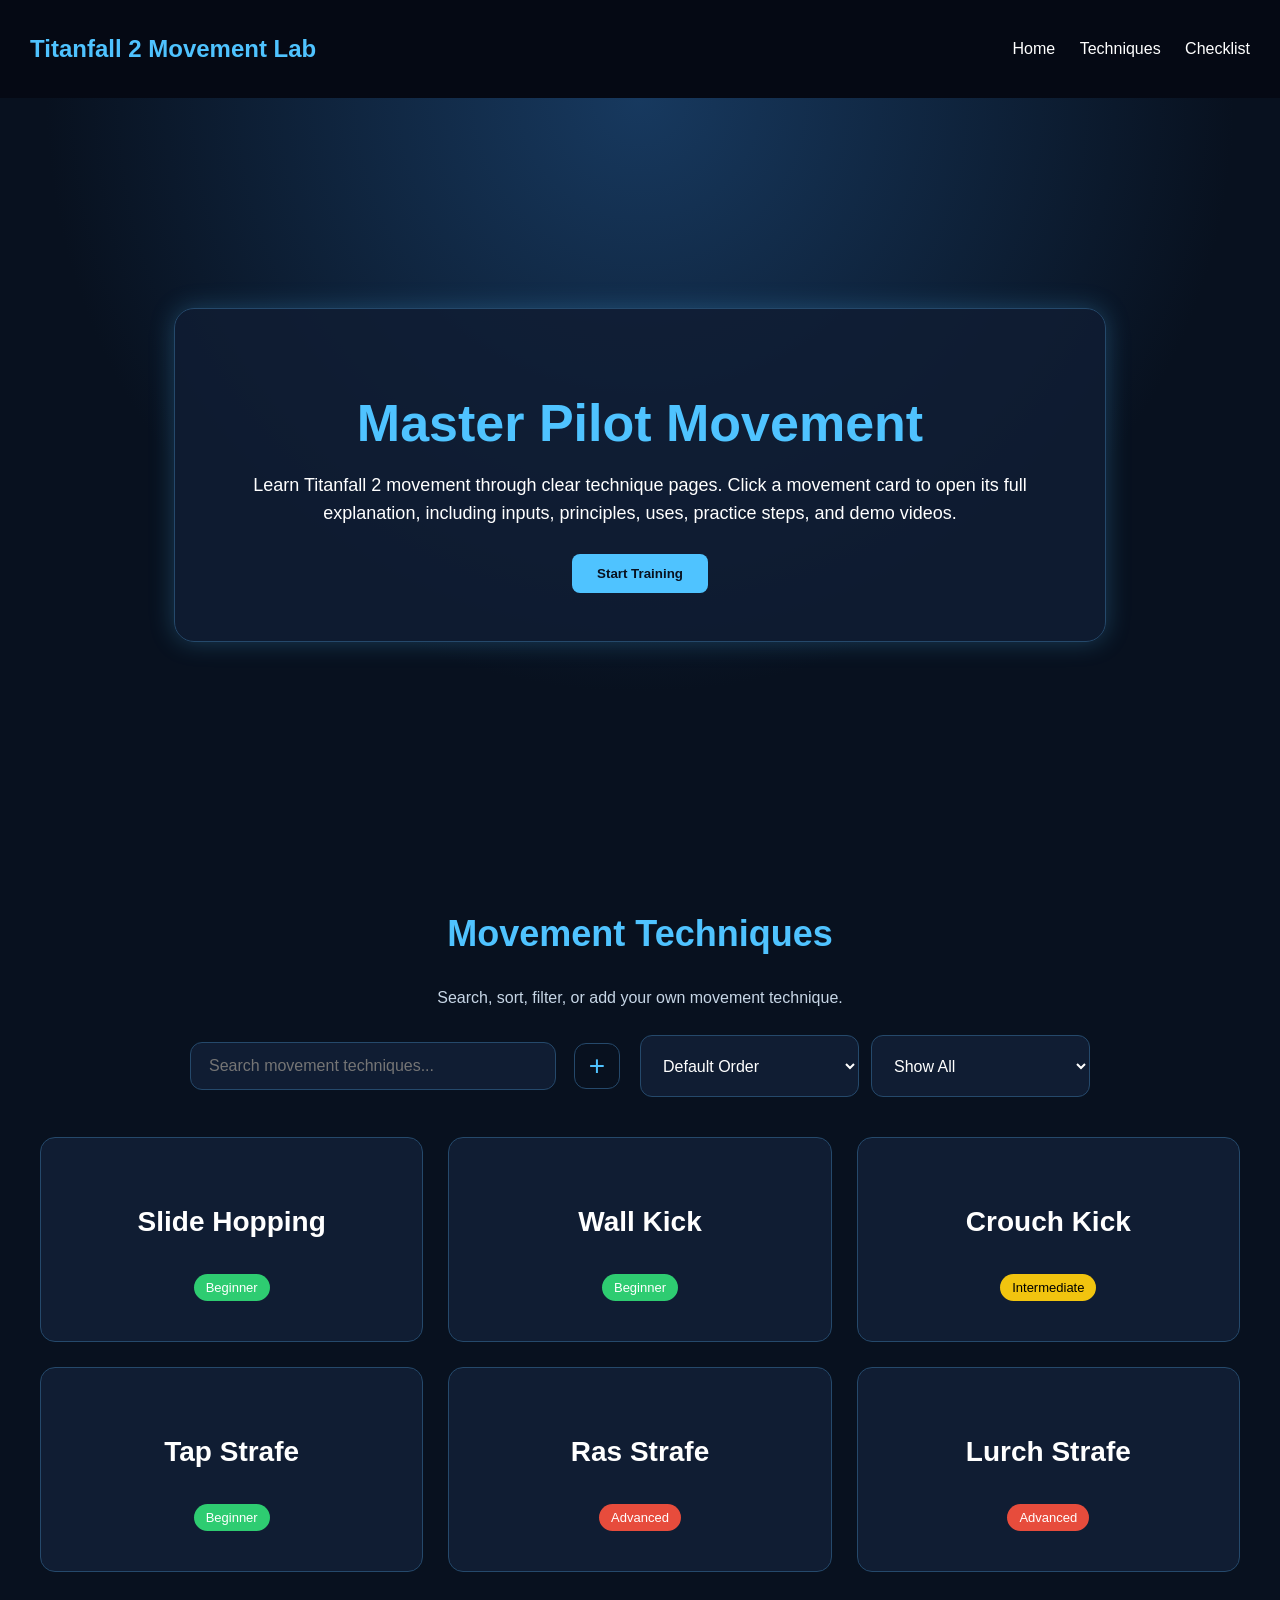
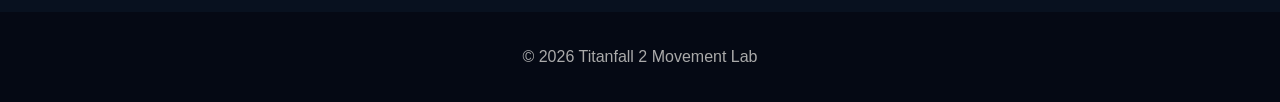
==== commit 6500bbfc: "Add files via upload" ====
--- a/index.html
+++ b/index.html
@@ -35,13 +35,13 @@
         <section id="techniques">
             <h2 class="section-title">Movement Techniques</h2>
             <p class="section-intro">
-                Click a card to open the full guide page. The homepage only shows technique names.
+                Search, sort, filter, or add your own movement technique.
             </p>
 
             <div class="search-panel">
                 <div class="search-input-row">
                     <input type="text" id="searchInput" placeholder="Search movement techniques...">
-                    <button class="minimal-add-button" onclick="openEditorModal()" title="Add new technique">+</button>
+                    <button class="minimal-add-button" onclick="openEditorModal()">+</button>
                 </div>
 
                 <select id="sortSelect">
@@ -59,45 +59,38 @@
             </div>
 
             <div class="card-container" id="techniqueCards">
-                <a class="card beginner" href="detail.html?technique=slidehopping" data-name="Slide Hopping" data-difficulty="beginner" data-source="default">
+                <a class="card beginner" href="detail.html?technique=slidehopping" data-name="Slide Hopping" data-difficulty="beginner" data-source="default" data-order="1">
                     <h3>Slide Hopping</h3>
                     <span>Beginner</span>
                 </a>
 
-                <a class="card beginner" href="detail.html?technique=wallkick" data-name="Wall Kick" data-difficulty="beginner" data-source="default">
+                <a class="card beginner" href="detail.html?technique=wallkick" data-name="Wall Kick" data-difficulty="beginner" data-source="default" data-order="2">
                     <h3>Wall Kick</h3>
                     <span>Beginner</span>
                 </a>
 
-                <a class="card intermediate" href="detail.html?technique=crouchkick" data-name="Crouch Kick" data-difficulty="intermediate" data-source="default">
+                <a class="card intermediate" href="detail.html?technique=crouchkick" data-name="Crouch Kick" data-difficulty="intermediate" data-source="default" data-order="3">
                     <h3>Crouch Kick</h3>
                     <span>Intermediate</span>
                 </a>
 
-                <a class="card beginner" href="detail.html?technique=tapstrafe" data-name="Tap Strafe" data-difficulty="beginner" data-source="default">
+                <a class="card beginner" href="detail.html?technique=tapstrafe" data-name="Tap Strafe" data-difficulty="beginner" data-source="default" data-order="4">
                     <h3>Tap Strafe</h3>
                     <span>Beginner</span>
                 </a>
 
-                <a class="card advanced" href="detail.html?technique=rasstrafe" data-name="Ras Strafe" data-difficulty="advanced" data-source="default">
+                <a class="card advanced" href="detail.html?technique=rasstrafe" data-name="Ras Strafe" data-difficulty="advanced" data-source="default" data-order="5">
                     <h3>Ras Strafe</h3>
                     <span>Advanced</span>
                 </a>
 
-                <a class="card advanced" href="detail.html?technique=lurchstrafe" data-name="Lurch Strafe" data-difficulty="advanced" data-source="default">
+                <a class="card advanced" href="detail.html?technique=lurchstrafe" data-name="Lurch Strafe" data-difficulty="advanced" data-source="default" data-order="6">
                     <h3>Lurch Strafe</h3>
                     <span>Advanced</span>
                 </a>
             </div>
         </section>
-
-        
-
-
-        
-
     </main>
-
 
     <div id="editorModal" class="editor-modal">
         <div class="editor-modal-content">
@@ -106,7 +99,7 @@
             <section id="editor" class="editor-section">
                 <h2 class="section-title">Add a New Technique</h2>
                 <p class="section-intro">
-                    Add your own movement technique. It will be saved in this browser and shown on the homepage.
+                    Only the technique name is required. Other fields can be filled later.
                 </p>
 
                 <form id="techniqueForm" class="editor-form">
@@ -124,25 +117,25 @@
                     <textarea id="newPrinciple" placeholder="Movement principle"></textarea>
                     <textarea id="newUse" placeholder="Gameplay use"></textarea>
                     <textarea id="newStandard" placeholder="Completion standard for checklist"></textarea>
-                <textarea id="newPractice" placeholder="Practice steps, one step per line"></textarea>
+                    <textarea id="newPractice" placeholder="Practice steps, one step per line"></textarea>
 
                     <label class="file-label">
                         Upload demo video:
                         <input type="file" id="newVideo" accept="video/mp4,video/webm,video/quicktime">
                     </label>
-<label class="batch-label">
-                    <input type="checkbox" id="batchMode">
-                    Batch add: keep this window open after saving
-                </label>
 
-                <button type="submit">Save Technique</button>
+                    <label class="batch-label">
+                        <input type="checkbox" id="batchMode">
+                        Batch add: keep this window open after saving
+                    </label>
+
+                    <button type="submit">Save Technique</button>
                 </form>
 
                 <p id="saveMessage"></p>
             </section>
         </div>
     </div>
-
 
     <footer>
         <p>© 2026 Titanfall 2 Movement Lab</p>
--- a/styles.css
+++ b/styles.css
@@ -51,13 +51,8 @@
 }
 
 @keyframes glowPulse {
-    from {
-        box-shadow: 0 0 15px rgba(79, 195, 255, 0.2);
-    }
-
-    to {
-        box-shadow: 0 0 35px rgba(79, 195, 255, 0.55);
-    }
+    from { box-shadow: 0 0 15px rgba(79, 195, 255, 0.2); }
+    to { box-shadow: 0 0 35px rgba(79, 195, 255, 0.55); }
 }
 
 .tag {
@@ -112,6 +107,59 @@
     line-height: 1.6;
 }
 
+.search-panel {
+    max-width: 900px;
+    margin: 25px auto 0;
+    padding: 0 40px;
+    display: grid;
+    grid-template-columns: 2fr 1fr 1fr;
+    gap: 12px;
+}
+
+.search-input-row {
+    display: flex;
+    gap: 10px;
+    align-items: center;
+}
+
+.search-input-row input {
+    flex: 1;
+}
+
+.search-panel input,
+.search-panel select {
+    width: 100%;
+    padding: 14px 18px;
+    border-radius: 12px;
+    border: 1px solid #25496b;
+    background-color: #101d33;
+    color: white;
+    font-size: 16px;
+    outline: none;
+}
+
+.minimal-add-button {
+    width: 46px;
+    height: 46px;
+    min-width: 46px;
+    padding: 0;
+    border-radius: 12px;
+    background-color: transparent;
+    color: #4fc3ff;
+    border: 1px solid #25496b;
+    font-size: 28px;
+    font-weight: normal;
+    line-height: 1;
+    box-shadow: none;
+}
+
+.minimal-add-button:hover {
+    background-color: rgba(79, 195, 255, 0.12);
+    color: white;
+    transform: none;
+    border-color: #4fc3ff;
+}
+
 .card-container {
     display: grid;
     grid-template-columns: repeat(3, 1fr);
@@ -135,25 +183,6 @@
 .card:hover {
     transform: translateY(-10px);
     box-shadow: 0 0 20px #4fc3ff;
-}
-
-.card:nth-child(1) { animation-delay: 0.1s; }
-.card:nth-child(2) { animation-delay: 0.2s; }
-.card:nth-child(3) { animation-delay: 0.3s; }
-.card:nth-child(4) { animation-delay: 0.4s; }
-.card:nth-child(5) { animation-delay: 0.5s; }
-.card:nth-child(6) { animation-delay: 0.6s; }
-
-@keyframes fadeUp {
-    from {
-        opacity: 0;
-        transform: translateY(25px);
-    }
-
-    to {
-        opacity: 1;
-        transform: translateY(0);
-    }
 }
 
 .card h3 {
@@ -173,44 +202,15 @@
 .intermediate span { background-color: #f1c40f; color: black; }
 .advanced span { background-color: #e74c3c; }
 
-.practice {
-    padding: 40px;
-    text-align: center;
-}
-
-.practice-grid {
-    display: grid;
-    grid-template-columns: repeat(2, 1fr);
-    gap: 25px;
-    padding: 40px;
-}
-
-.practice-card,
-.detail-box {
-    background-color: #101d33;
-    padding: 25px;
-    border-radius: 15px;
-    border: 1px solid #25496b;
-    text-align: left;
-}
-
-.practice-card h3,
-.detail-box h3 {
-    color: #4fc3ff;
-}
-
-.practice-card label,
-.detail-box p,
-.detail-box li {
-    color: #c7d6e6;
-    line-height: 1.6;
-}
-
-#progressText,
-#randomTip {
-    color: #4fc3ff;
-    font-size: 20px;
-    font-weight: bold;
+.custom-tag {
+    background-color: #9c27b0;
+    color: white;
+    margin-left: 8px;
+}
+
+@keyframes fadeUp {
+    from { opacity: 0; transform: translateY(25px); }
+    to { opacity: 1; transform: translateY(0); }
 }
 
 .detail-hero {
@@ -224,6 +224,24 @@
     grid-template-columns: repeat(2, 1fr);
     gap: 25px;
     padding: 40px;
+}
+
+.detail-box {
+    background-color: #101d33;
+    padding: 25px;
+    border-radius: 15px;
+    border: 1px solid #25496b;
+    text-align: left;
+}
+
+.detail-box h3 {
+    color: #4fc3ff;
+}
+
+.detail-box p,
+.detail-box li {
+    color: #c7d6e6;
+    line-height: 1.6;
 }
 
 .video-section {
@@ -248,130 +266,15 @@
     background-color: black;
 }
 
-.video-note {
-    text-align: center;
-    color: #c7d6e6;
-}
-
 .detail-actions {
     text-align: center;
     padding: 20px 40px 70px;
 }
 
-footer {
-    text-align: center;
-    padding: 20px;
-    background-color: #050914;
-    color: #aaa;
-}
-
-@media (max-width: 900px) {
-    nav {
-        flex-direction: column;
-    }
-
-    .nav-links a {
-        display: inline-block;
-        margin: 10px;
-    }
-
-    .hero h2,
-    .detail-hero h2 {
-        font-size: 38px;
-    }
-
-    .card-container,
-    .practice-grid,
-    .detail-grid {
-        grid-template-columns: 1fr;
-        padding: 25px;
-    }
-
-    .movement-video {
-        min-height: 220px;
-    }
-}
-
-
-.search-box {
-    max-width: 700px;
-    margin: 25px auto 0;
-    padding: 0 40px;
-}
-
-.search-box input {
-    width: 100%;
-    padding: 14px 18px;
-    border-radius: 12px;
-    border: 1px solid #25496b;
-    background-color: #101d33;
-    color: white;
-    font-size: 16px;
-    outline: none;
-}
-
-.search-box input:focus {
-    border-color: #4fc3ff;
-    box-shadow: 0 0 15px rgba(79, 195, 255, 0.35);
-}
-
-.editor-section {
-    padding: 30px 40px 80px;
-}
-
-.editor-form {
-    max-width: 800px;
-    margin: 30px auto;
-    background-color: #101d33;
-    padding: 25px;
-    border-radius: 15px;
-    border: 1px solid #25496b;
-    display: grid;
-    gap: 15px;
-}
-
-.editor-form input,
-.editor-form select,
-.editor-form textarea {
-    padding: 12px;
-    border-radius: 8px;
-    border: 1px solid #25496b;
-    background-color: #08111f;
-    color: white;
-    font-size: 15px;
-}
-
-.editor-form textarea {
-    min-height: 90px;
-    resize: vertical;
-}
-
-.file-label {
-    color: #c7d6e6;
-    line-height: 1.5;
-}
-
-#saveMessage {
-    text-align: center;
-    color: #4fc3ff;
-    font-weight: bold;
-}
-
-.custom-tag {
-    background-color: #9c27b0;
-    color: white;
-    margin-left: 8px;
-}
-
-
-.add-button {
-    width: 38px;
-    height: 38px;
-    border-radius: 50%;
-    padding: 0;
-    font-size: 26px;
-    line-height: 38px;
-    text-align: center;
+#randomTip {
+    color: #4fc3ff;
+    font-size: 20px;
+    font-weight: bold;
 }
 
 .editor-modal {
@@ -404,170 +307,74 @@
     z-index: 2;
 }
 
-.editor-close:hover {
-    color: white;
-}
-
-.custom-card-wrapper {
-    position: relative;
-}
-
-.delete-custom {
-    margin-top: 12px;
-    background-color: #e74c3c;
-    color: white;
-    width: 100%;
-}
-
-.delete-custom:hover {
-    background-color: white;
-    color: #e74c3c;
-}
-
-
-.search-panel {
-    max-width: 900px;
+.editor-section {
+    padding: 30px 40px 80px;
+}
+
+.editor-form {
+    max-width: 800px;
+    margin: 30px auto;
+    background-color: #101d33;
+    padding: 25px;
+    border-radius: 15px;
+    border: 1px solid #25496b;
+    display: grid;
+    gap: 15px;
+}
+
+.editor-form input,
+.editor-form select,
+.editor-form textarea {
+    padding: 12px;
+    border-radius: 8px;
+    border: 1px solid #25496b;
+    background-color: #08111f;
+    color: white;
+    font-size: 15px;
+}
+
+.editor-form textarea {
+    min-height: 90px;
+    resize: vertical;
+}
+
+.batch-label,
+.file-label {
+    color: #c7d6e6;
+    display: flex;
+    align-items: center;
+    gap: 8px;
+}
+
+#saveMessage {
+    text-align: center;
+    color: #4fc3ff;
+    font-weight: bold;
+}
+
+.practice {
+    padding: 40px 0;
+}
+
+.checklist-controls {
+    max-width: 1050px;
     margin: 25px auto 0;
     padding: 0 40px;
-    display: grid;
-    grid-template-columns: 2fr 1fr 1fr;
+    display: flex;
+    justify-content: flex-end;
+    align-items: center;
     gap: 12px;
-}
-
-.search-panel input,
-.search-panel select {
-    width: 100%;
-    padding: 14px 18px;
-    border-radius: 12px;
-    border: 1px solid #25496b;
-    background-color: #101d33;
-    color: white;
-    font-size: 16px;
-    outline: none;
-}
-
-.search-panel input:focus,
-.search-panel select:focus {
-    border-color: #4fc3ff;
-    box-shadow: 0 0 15px rgba(79, 195, 255, 0.35);
-}
-
-@media (max-width: 900px) {
-    .search-panel {
-        grid-template-columns: 1fr;
-        padding: 0 25px;
-    }
-}
-
-
-.search-input-row {
-    display: flex;
-    gap: 10px;
-    align-items: center;
-}
-
-.search-input-row input {
-    flex: 1;
-}
-
-.minimal-add-button {
-    width: 46px;
-    height: 46px;
-    min-width: 46px;
-    padding: 0;
-    border-radius: 12px;
-    background-color: transparent;
-    color: #4fc3ff;
-    border: 1px solid #25496b;
-    font-size: 28px;
-    font-weight: normal;
-    line-height: 1;
-    box-shadow: none;
-}
-
-.minimal-add-button:hover {
-    background-color: rgba(79, 195, 255, 0.12);
-    color: white;
-    transform: none;
-    border-color: #4fc3ff;
-}
-
-
-.delete-detail-button {
-    background-color: #e74c3c;
-    color: white;
-}
-
-.delete-detail-button:hover {
-    background-color: white;
-    color: #e74c3c;
-}
-
-
-.batch-label {
     color: #c7d6e6;
-    display: flex;
-    align-items: center;
-    gap: 8px;
-}
-
-.custom-card-wrapper .delete-custom {
-    display: none;
-}
-
-
-/* More organized practice checklist */
-.practice-grid {
-    align-items: stretch;
-}
-
-.practice-card {
-    position: relative;
-    min-height: 150px;
-}
-
-.practice-card h3 {
-    margin-top: 0;
-    margin-bottom: 10px;
-}
-
-.practice-card p {
-    color: #c7d6e6;
-    line-height: 1.5;
-    margin-bottom: 18px;
-}
-
-.practice-card label {
-    display: flex;
-    align-items: center;
-    gap: 8px;
-    margin-top: auto;
-}
-
-.custom-practice-card {
-    border-color: #9c27b0;
-}
-
-.practice-card-actions {
-    margin-top: 15px;
-    display: flex;
-    gap: 10px;
-}
-
-.delete-practice-custom {
-    background-color: #e74c3c;
-    color: white;
-    padding: 8px 14px;
-    font-size: 13px;
-}
-
-.delete-practice-custom:hover {
-    background-color: white;
-    color: #e74c3c;
-}
-
-
-/* Final checklist table-style layout */
+}
+
+.checklist-controls select {
+    padding: 10px 14px;
+    border-radius: 10px;
+    border: 1px solid #25496b;
+    background-color: #101d33;
+    color: white;
+}
+
 .practice-list {
     max-width: 1050px;
     margin: 25px auto;
@@ -579,7 +386,7 @@
 .checklist-header,
 .practice-row {
     display: grid;
-    grid-template-columns: 60px 220px 1fr 80px;
+    grid-template-columns: 130px 50px 190px 1fr 80px;
     gap: 15px;
     align-items: center;
 }
@@ -601,6 +408,30 @@
     text-align: left;
 }
 
+.difficulty-badge {
+    display: inline-block;
+    text-align: center;
+    padding: 6px 10px;
+    border-radius: 20px;
+    font-size: 13px;
+    font-weight: bold;
+}
+
+.beginner-badge {
+    background-color: #2ecc71;
+    color: white;
+}
+
+.intermediate-badge {
+    background-color: #f1c40f;
+    color: black;
+}
+
+.advanced-badge {
+    background-color: #e74c3c;
+    color: white;
+}
+
 .practice-number {
     color: #4fc3ff;
     font-weight: bold;
@@ -624,6 +455,7 @@
 .practice-check {
     display: flex;
     justify-content: center;
+    align-items: center;
 }
 
 .practice-check input {
@@ -631,15 +463,11 @@
     height: 20px;
 }
 
-.custom-practice-row {
-    border-color: #9c27b0;
-}
-
-.delete-practice-custom {
-    margin-left: 10px;
+.delete-practice-custom,
+.delete-detail-button {
     background-color: #e74c3c;
     color: white;
-    padding: 6px 10px;
+    padding: 8px 12px;
     font-size: 12px;
 }
 
@@ -660,86 +488,41 @@
     margin: 8px;
 }
 
+footer {
+    text-align: center;
+    padding: 20px;
+    background-color: #050914;
+    color: #aaa;
+}
+
 @media (max-width: 900px) {
+    nav {
+        flex-direction: column;
+    }
+
+    .nav-links a {
+        display: inline-block;
+        margin: 10px;
+    }
+
+    .hero h2,
+    .detail-hero h2 {
+        font-size: 38px;
+    }
+
+    .search-panel,
+    .card-container,
+    .detail-grid {
+        grid-template-columns: 1fr;
+        padding: 25px;
+    }
+
     .checklist-header {
         display: none;
     }
 
     .practice-list {
         padding: 0 25px;
-    }
-
-    .practice-row {
-        grid-template-columns: 40px 1fr;
-        gap: 10px;
-    }
-
-    .practice-standard {
-        grid-column: 1 / -1;
-    }
-
-    .practice-check {
-        grid-column: 1 / -1;
-        justify-content: flex-start;
-    }
-}
-
-
-/* Checklist difficulty column and sorting controls */
-.checklist-controls {
-    max-width: 1050px;
-    margin: 25px auto 0;
-    padding: 0 40px;
-    display: flex;
-    justify-content: flex-end;
-    align-items: center;
-    gap: 12px;
-    color: #c7d6e6;
-}
-
-.checklist-controls select {
-    padding: 10px 14px;
-    border-radius: 10px;
-    border: 1px solid #25496b;
-    background-color: #101d33;
-    color: white;
-}
-
-.checklist-header,
-.practice-row {
-    grid-template-columns: 130px 50px 190px 1fr 80px;
-}
-
-.difficulty-badge {
-    display: inline-block;
-    text-align: center;
-    padding: 6px 10px;
-    border-radius: 20px;
-    font-size: 13px;
-    font-weight: bold;
-}
-
-.beginner-badge {
-    background-color: #2ecc71;
-    color: white;
-}
-
-.intermediate-badge {
-    background-color: #f1c40f;
-    color: black;
-}
-
-.advanced-badge {
-    background-color: #e74c3c;
-    color: white;
-}
-
-@media (max-width: 900px) {
-    .checklist-controls {
-        justify-content: flex-start;
-        padding: 0 25px;
-        flex-direction: column;
-        align-items: stretch;
     }
 
     .practice-row {
@@ -753,4 +536,8 @@
     .practice-check {
         grid-column: 1 / -1;
     }
-}
+
+    .movement-video {
+        min-height: 220px;
+    }
+}
